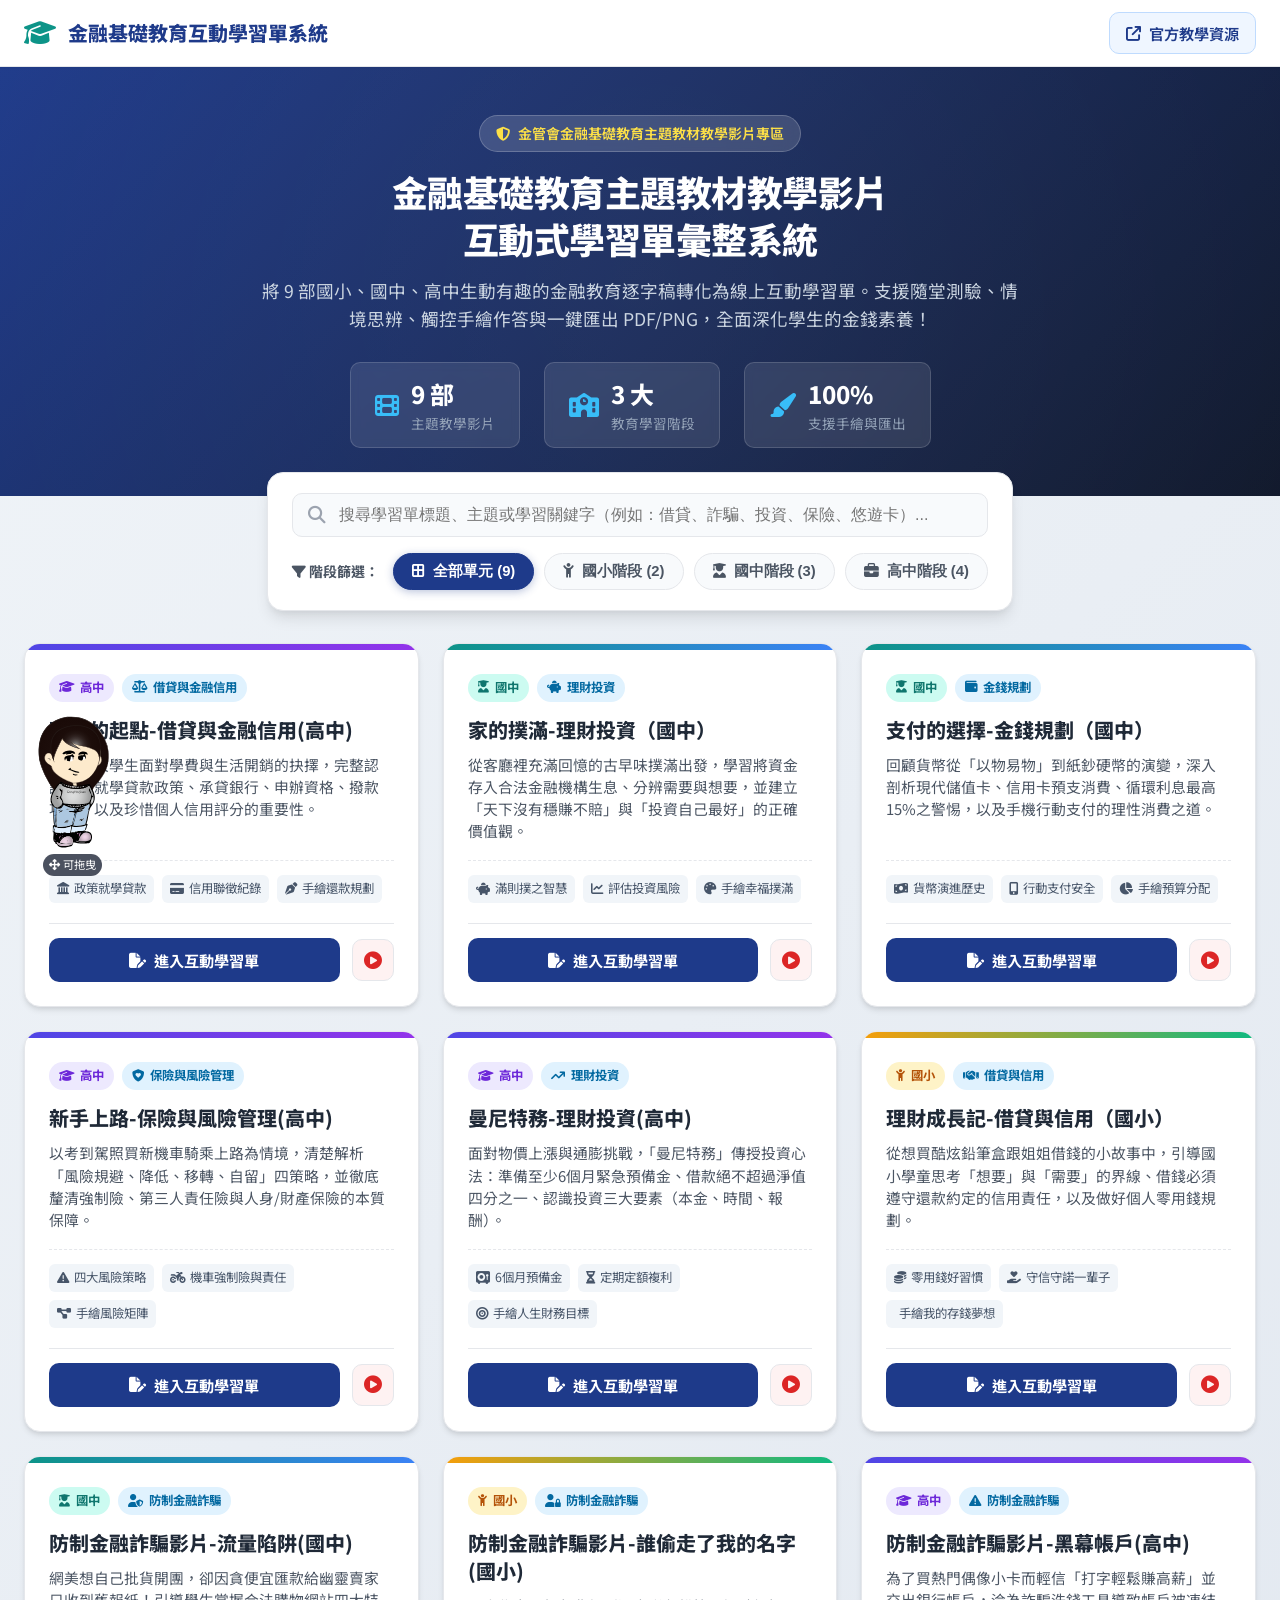
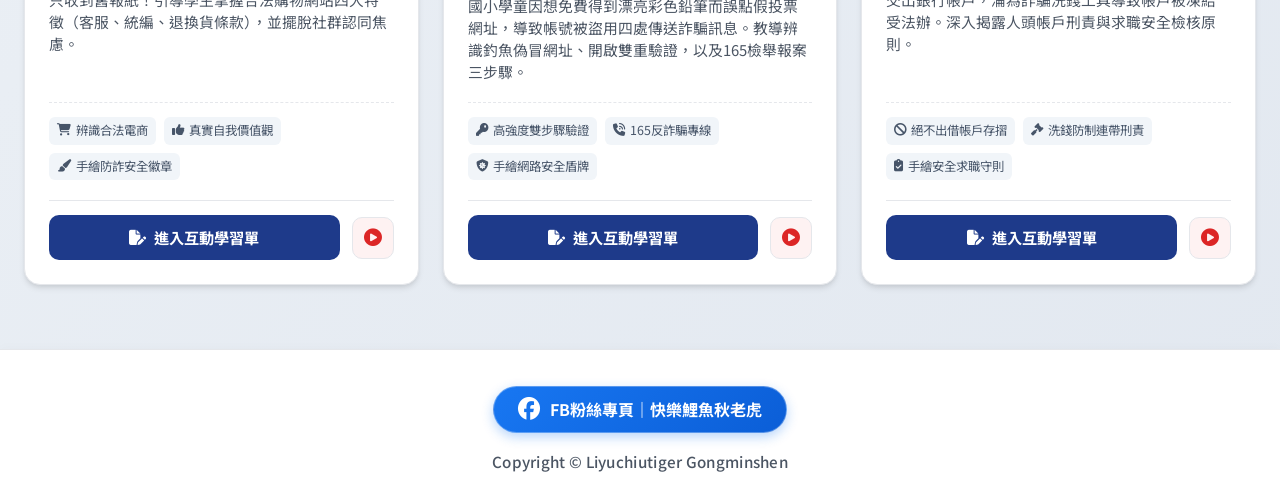
==== index.html @ df738726 "Initial commit" ====
<!DOCTYPE html>
<html lang="zh-TW">
<head>
  <meta charset="UTF-8">
  <meta name="viewport" content="width=device-width, initial-scale=1.0">
  <title>金融基礎教育主題教材教學影片互動式學習單彙整系統</title>
  
  <!-- Font Awesome 6 (Strictly used for all icons) -->
  <link rel="stylesheet" href="https://cdnjs.cloudflare.com/ajax/libs/font-awesome/6.5.1/css/all.min.css" crossorigin="anonymous" referrerpolicy="no-referrer" />
  <!-- Google Fonts: Noto Sans TC -->
  <link rel="preconnect" href="https://fonts.googleapis.com">
  <link rel="preconnect" href="https://fonts.gstatic.com" crossorigin>
  <link href="https://fonts.googleapis.com/css2?family=Noto+Sans+TC:wght@400;500;600;700;800&display=swap" rel="stylesheet">
  
  <!-- Site Stylesheet -->
  <link rel="stylesheet" href="css/style.css">
</head>
<body>

  <!-- Top Navigation Header -->
  <header class="site-header">
    <div class="header-container">
      <a href="index.html" class="brand-logo">
        <i class="fa-solid fa-graduation-cap"></i>
        <span>金融基礎教育互動學習單系統</span>
      </a>
      <nav class="header-nav">
        <a href="https://rm.ib.gov.tw/pages/FKLearning_new.aspx" target="_blank" rel="noopener noreferrer" class="nav-link-btn" title="前往金管會保險局官方資源專區">
          <i class="fa-solid fa-arrow-up-right-from-square"></i>
          <span>官方教學資源</span>
        </a>
      </nav>
    </div>
  </header>

  <!-- Hero Section -->
  <section class="hero-section">
    <div class="hero-container">
      <div class="hero-badge">
        <i class="fa-solid fa-shield-halved"></i>
        金管會金融基礎教育主題教材教學影片專區
      </div>
      <h1 class="hero-title">金融基礎教育主題教材教學影片<br>互動式學習單彙整系統</h1>
      <p class="hero-desc">
        將 9 部國小、國中、高中生動有趣的金融教育逐字稿轉化為線上互動學習單。支援隨堂測驗、情境思辨、觸控手繪作答與一鍵匯出 PDF/PNG，全面深化學生的金錢素養！
      </p>

      <!-- Stats Bar -->
      <div class="stats-bar">
        <div class="stat-item">
          <i class="fa-solid fa-film"></i>
          <div style="text-align: left;">
            <div class="stat-number">9 部</div>
            <div class="stat-label">主題教學影片</div>
          </div>
        </div>
        <div class="stat-item">
          <i class="fa-solid fa-school"></i>
          <div style="text-align: left;">
            <div class="stat-number">3 大</div>
            <div class="stat-label">教育學習階段</div>
          </div>
        </div>
        <div class="stat-item">
          <i class="fa-solid fa-paintbrush"></i>
          <div style="text-align: left;">
            <div class="stat-number">100%</div>
            <div class="stat-label">支援手繪與匯出</div>
          </div>
        </div>
      </div>
    </div>
  </section>

  <!-- Filter & Search Controls -->
  <div class="controls-container">
    <div class="filter-card">
      <div class="search-box">
        <i class="fa-solid fa-magnifying-glass"></i>
        <input type="text" id="searchInput" class="search-input" placeholder="搜尋學習單標題、主題或學習關鍵字（例如：借貸、詐騙、投資、保險、悠遊卡）..." autocomplete="off">
      </div>
      <div class="filter-tabs">
        <span style="font-size: 0.875rem; font-weight: 700; color: var(--medium-text); margin-right: 4px;">
          <i class="fa-solid fa-filter"></i> 階段篩選：
        </span>
        <button class="filter-btn active" data-filter="all">
          <i class="fa-solid fa-border-all"></i> 全部單元 (9)
        </button>
        <button class="filter-btn" data-filter="elementary">
          <i class="fa-solid fa-child-reaching"></i> 國小階段 (2)
        </button>
        <button class="filter-btn" data-filter="junior">
          <i class="fa-solid fa-user-graduate"></i> 國中階段 (3)
        </button>
        <button class="filter-btn" data-filter="senior">
          <i class="fa-solid fa-briefcase"></i> 高中階段 (4)
        </button>
      </div>
    </div>
  </div>

  <!-- Main Content Cards Grid -->
  <main class="main-content">
    <div class="worksheet-grid" id="worksheetGrid">

      <!-- Card 1: 夢想的起點-借貸與金融信用(高中) -->
      <div class="worksheet-card" data-stage="senior" data-keywords="夢想的起點 借貸 金融信用 高中 就學貸款 臺灣銀行 富邦銀行 信用評分 聯徵中心 還款能力">
        <div class="card-top-bar senior"></div>
        <div class="card-body">
          <div class="card-meta">
            <span class="badge badge-senior"><i class="fa-solid fa-graduation-cap"></i> 高中</span>
            <span class="badge badge-topic"><i class="fa-solid fa-scale-balanced"></i> 借貸與金融信用</span>
          </div>
          <h2 class="card-title">
            <a href="夢想的起點-借貸與金融信用(高中).html">夢想的起點-借貸與金融信用(高中)</a>
          </h2>
          <p class="card-desc">
            探討準大學生面對學費與生活開銷的抉擇，完整認識政府就學貸款政策、承貸銀行、申辦資格、撥款項目，以及珍惜個人信用評分的重要性。
          </p>
          <div class="card-features">
            <span class="feature-pill"><i class="fa-solid fa-landmark"></i> 政策就學貸款</span>
            <span class="feature-pill"><i class="fa-solid fa-credit-card"></i> 信用聯徵紀錄</span>
            <span class="feature-pill"><i class="fa-solid fa-pen-nib"></i> 手繪還款規劃</span>
          </div>
          <div class="card-footer">
            <a href="夢想的起點-借貸與金融信用(高中).html" class="btn-open-sheet">
              <i class="fa-solid fa-file-pen"></i> 進入互動學習單
            </a>
            <a href="https://rm.ib.gov.tw/pages/FKLearning_new.aspx?Dir=010260300000000000&type=Doc&PKID=68ff40b9-7b0c-4beb-a928-8407f65f2f2b" target="_blank" rel="noopener noreferrer" class="btn-video-link" title="觀看官方教學影片">
              <i class="fa-solid fa-circle-play"></i>
            </a>
          </div>
        </div>
      </div>

      <!-- Card 2: 家的撲滿-理財投資（國中） -->
      <div class="worksheet-card" data-stage="junior" data-keywords="家的撲滿 理財投資 國中 撲滿 儲蓄 投資自己 穩賺不賠 股票 風險評分 記帳">
        <div class="card-top-bar junior"></div>
        <div class="card-body">
          <div class="card-meta">
            <span class="badge badge-junior"><i class="fa-solid fa-user-graduate"></i> 國中</span>
            <span class="badge badge-topic"><i class="fa-solid fa-piggy-bank"></i> 理財投資</span>
          </div>
          <h2 class="card-title">
            <a href="家的撲滿-理財投資（國中）.html">家的撲滿-理財投資（國中）</a>
          </h2>
          <p class="card-desc">
            從客廳裡充滿回憶的古早味撲滿出發，學習將資金存入合法金融機構生息、分辨需要與想要，並建立「天下沒有穩賺不賠」與「投資自己最好」的正確價值觀。
          </p>
          <div class="card-features">
            <span class="feature-pill"><i class="fa-solid fa-piggy-bank"></i> 滿則撲之智慧</span>
            <span class="feature-pill"><i class="fa-solid fa-chart-line"></i> 評估投資風險</span>
            <span class="feature-pill"><i class="fa-solid fa-palette"></i> 手繪幸福撲滿</span>
          </div>
          <div class="card-footer">
            <a href="家的撲滿-理財投資（國中）.html" class="btn-open-sheet">
              <i class="fa-solid fa-file-pen"></i> 進入互動學習單
            </a>
            <a href="https://rm.ib.gov.tw/pages/FKLearning_new.aspx?Dir=010260200000000000&type=Doc&PKID=12016b40-13f9-4b82-9ba7-cb2b57ffe120" target="_blank" rel="noopener noreferrer" class="btn-video-link" title="觀看官方教學影片">
              <i class="fa-solid fa-circle-play"></i>
            </a>
          </div>
        </div>
      </div>

      <!-- Card 3: 支付的選擇-金錢規劃（國中） -->
      <div class="worksheet-card" data-stage="junior" data-keywords="支付的選擇 金錢規劃 國中 悠遊卡 信用卡 行動支付 LINE Pay 循環利息 預算規劃">
        <div class="card-top-bar junior"></div>
        <div class="card-body">
          <div class="card-meta">
            <span class="badge badge-junior"><i class="fa-solid fa-user-graduate"></i> 國中</span>
            <span class="badge badge-topic"><i class="fa-solid fa-wallet"></i> 金錢規劃</span>
          </div>
          <h2 class="card-title">
            <a href="支付的選擇-金錢規劃（國中）.html">支付的選擇-金錢規劃（國中）</a>
          </h2>
          <p class="card-desc">
            回顧貨幣從「以物易物」到紙鈔硬幣的演變，深入剖析現代儲值卡、信用卡預支消費、循環利息最高15%之警惕，以及手機行動支付的理性消費之道。
          </p>
          <div class="card-features">
            <span class="feature-pill"><i class="fa-solid fa-money-bill-wave"></i> 貨幣演進歷史</span>
            <span class="feature-pill"><i class="fa-solid fa-mobile-screen-button"></i> 行動支付安全</span>
            <span class="feature-pill"><i class="fa-solid fa-chart-pie"></i> 手繪預算分配</span>
          </div>
          <div class="card-footer">
            <a href="支付的選擇-金錢規劃（國中）.html" class="btn-open-sheet">
              <i class="fa-solid fa-file-pen"></i> 進入互動學習單
            </a>
            <a href="https://rm.ib.gov.tw/pages/FKLearning_new.aspx?Dir=010260200000000000&type=Doc&PKID=6a5e52b0-3602-431b-a3e6-e09cbd0a2608" target="_blank" rel="noopener noreferrer" class="btn-video-link" title="觀看官方教學影片">
              <i class="fa-solid fa-circle-play"></i>
            </a>
          </div>
        </div>
      </div>

      <!-- Card 4: 新手上路-保險與風險管理(高中) -->
      <div class="worksheet-card" data-stage="senior" data-keywords="新手上路 保險與風險管理 高中 機車 安全帽 強制責任險 第三人責任險 人身保險 財產保險 風險移轉">
        <div class="card-top-bar senior"></div>
        <div class="card-body">
          <div class="card-meta">
            <span class="badge badge-senior"><i class="fa-solid fa-graduation-cap"></i> 高中</span>
            <span class="badge badge-topic"><i class="fa-solid fa-shield-heart"></i> 保險與風險管理</span>
          </div>
          <h2 class="card-title">
            <a href="新手上路-保險與風險管理(高中).html">新手上路-保險與風險管理(高中)</a>
          </h2>
          <p class="card-desc">
            以考到駕照買新機車騎乘上路為情境，清楚解析「風險規避、降低、移轉、自留」四策略，並徹底釐清強制險、第三人責任險與人身/財產保險的本質保障。
          </p>
          <div class="card-features">
            <span class="feature-pill"><i class="fa-solid fa-triangle-exclamation"></i> 四大風險策略</span>
            <span class="feature-pill"><i class="fa-solid fa-motorcycle"></i> 機車強制險與責任</span>
            <span class="feature-pill"><i class="fa-solid fa-diagram-project"></i> 手繪風險矩陣</span>
          </div>
          <div class="card-footer">
            <a href="新手上路-保險與風險管理(高中).html" class="btn-open-sheet">
              <i class="fa-solid fa-file-pen"></i> 進入互動學習單
            </a>
            <a href="https://rm.ib.gov.tw/pages/FKLearning_new.aspx?Dir=010260300000000000&type=Doc&PKID=6bc72df6-40b5-4b7a-9bd0-12fd7cf6d7a2" target="_blank" rel="noopener noreferrer" class="btn-video-link" title="觀看官方教學影片">
              <i class="fa-solid fa-circle-play"></i>
            </a>
          </div>
        </div>
      </div>

      <!-- Card 5: 曼尼特務-理財投資(高中) -->
      <div class="worksheet-card" data-stage="senior" data-keywords="曼尼特務 理財投資 高中 通貨膨脹 緊急預備金 巴菲特 借款投資 定期定額 本金時間報酬">
        <div class="card-top-bar senior"></div>
        <div class="card-body">
          <div class="card-meta">
            <span class="badge badge-senior"><i class="fa-solid fa-graduation-cap"></i> 高中</span>
            <span class="badge badge-topic"><i class="fa-solid fa-arrow-trend-up"></i> 理財投資</span>
          </div>
          <h2 class="card-title">
            <a href="曼尼特務-理財投資(高中).html">曼尼特務-理財投資(高中)</a>
          </h2>
          <p class="card-desc">
            面對物價上漲與通膨挑戰，「曼尼特務」傳授投資心法：準備至少6個月緊急預備金、借款絕不超過淨值四分之一、認識投資三大要素（本金、時間、報酬）。
          </p>
          <div class="card-features">
            <span class="feature-pill"><i class="fa-solid fa-vault"></i> 6個月預備金</span>
            <span class="feature-pill"><i class="fa-solid fa-hourglass-half"></i> 定期定額複利</span>
            <span class="feature-pill"><i class="fa-solid fa-bullseye"></i> 手繪人生財務目標</span>
          </div>
          <div class="card-footer">
            <a href="曼尼特務-理財投資(高中).html" class="btn-open-sheet">
              <i class="fa-solid fa-file-pen"></i> 進入互動學習單
            </a>
            <a href="https://rm.ib.gov.tw/pages/FKLearning_new.aspx?Dir=010260300000000000&type=Doc&PKID=3469ed77-d58e-40c3-9f34-cae18903549f" target="_blank" rel="noopener noreferrer" class="btn-video-link" title="觀看官方教學影片">
              <i class="fa-solid fa-circle-play"></i>
            </a>
          </div>
        </div>
      </div>

      <!-- Card 6: 理財成長記-借貸與信用（國小） -->
      <div class="worksheet-card" data-stage="elementary" data-keywords="理財成長記 借貸與信用 國小 零用錢 想要需要 借錢 信用 守諾 鉛筆盒 螢光筆">
        <div class="card-top-bar elementary"></div>
        <div class="card-body">
          <div class="card-meta">
            <span class="badge badge-elementary"><i class="fa-solid fa-child-reaching"></i> 國小</span>
            <span class="badge badge-topic"><i class="fa-solid fa-handshake"></i> 借貸與信用</span>
          </div>
          <h2 class="card-title">
            <a href="理財成長記-借貸與信用（國小）.html">理財成長記-借貸與信用（國小）</a>
          </h2>
          <p class="card-desc">
            從想買酷炫鉛筆盒跟姐姐借錢的小故事中，引導國小學童思考「想要」與「需要」的界線、借錢必須遵守還款約定的信用責任，以及做好個人零用錢規劃。
          </p>
          <div class="card-features">
            <span class="feature-pill"><i class="fa-solid fa-coins"></i> 零用錢好習慣</span>
            <span class="feature-pill"><i class="fa-solid fa-hand-holding-heart"></i> 守信守諾一輩子</span>
            <span class="feature-pill"><i class="fa-solid fa-pen-brush"></i> 手繪我的存錢夢想</span>
          </div>
          <div class="card-footer">
            <a href="理財成長記-借貸與信用（國小）.html" class="btn-open-sheet">
              <i class="fa-solid fa-file-pen"></i> 進入互動學習單
            </a>
            <a href="https://rm.ib.gov.tw/pages/FKLearning_new.aspx?Dir=010260100000000000&type=Doc&PKID=5e4df4eb-eeb0-4193-9ddf-caba06472600" target="_blank" rel="noopener noreferrer" class="btn-video-link" title="觀看官方教學影片">
              <i class="fa-solid fa-circle-play"></i>
            </a>
          </div>
        </div>
      </div>

      <!-- Card 7: 防制金融詐騙影片-流量陷阱(國中) -->
      <div class="worksheet-card" data-stage="junior" data-keywords="流量陷阱 防制金融詐騙 國中 網紅 直播 開團 假批貨 匯款 報紙 統編 查證">
        <div class="card-top-bar junior"></div>
        <div class="card-body">
          <div class="card-meta">
            <span class="badge badge-junior"><i class="fa-solid fa-user-graduate"></i> 國中</span>
            <span class="badge badge-topic"><i class="fa-solid fa-user-shield"></i> 防制金融詐騙</span>
          </div>
          <h2 class="card-title">
            <a href="防制金融詐騙影片-流量陷阱(國中).html">防制金融詐騙影片-流量陷阱(國中)</a>
          </h2>
          <p class="card-desc">
            網美想自己批貨開團，卻因貪便宜匯款給幽靈賣家只收到舊報紙！引導學生掌握合法購物網站四大特徵（客服、統編、退換貨條款），並擺脫社群認同焦慮。
          </p>
          <div class="card-features">
            <span class="feature-pill"><i class="fa-solid fa-cart-shopping"></i> 辨識合法電商</span>
            <span class="feature-pill"><i class="fa-solid fa-thumbs-up"></i> 真實自我價值觀</span>
            <span class="feature-pill"><i class="fa-solid fa-paintbrush"></i> 手繪防詐安全徽章</span>
          </div>
          <div class="card-footer">
            <a href="防制金融詐騙影片-流量陷阱(國中).html" class="btn-open-sheet">
              <i class="fa-solid fa-file-pen"></i> 進入互動學習單
            </a>
            <a href="https://rm.ib.gov.tw/pages/FKLearning_new.aspx?Dir=010280101000000000&type=Doc&PKID=4580d761-6a4d-46e6-a517-3f892a940cf7" target="_blank" rel="noopener noreferrer" class="btn-video-link" title="觀看官方教學影片">
              <i class="fa-solid fa-circle-play"></i>
            </a>
          </div>
        </div>
      </div>

      <!-- Card 8: 防制金融詐騙影片-誰偷走了我的名字(國小) -->
      <div class="worksheet-card" data-stage="elementary" data-keywords="誰偷走了我的名字 防制金融詐騙 國小 彩色鉛筆 釣魚連結 帳號被盜 兩步驟驗證 165反詐騙">
        <div class="card-top-bar elementary"></div>
        <div class="card-body">
          <div class="card-meta">
            <span class="badge badge-elementary"><i class="fa-solid fa-child-reaching"></i> 國小</span>
            <span class="badge badge-topic"><i class="fa-solid fa-user-lock"></i> 防制金融詐騙</span>
          </div>
          <h2 class="card-title">
            <a href="防制金融詐騙影片-誰偷走了我的名字(國小).html">防制金融詐騙影片-誰偷走了我的名字(國小)</a>
          </h2>
          <p class="card-desc">
            國小學童因想免費得到漂亮彩色鉛筆而誤點假投票網址，導致帳號被盜用四處傳送詐騙訊息。教導辨識釣魚偽冒網址、開啟雙重驗證，以及165檢舉報案三步驟。
          </p>
          <div class="card-features">
            <span class="feature-pill"><i class="fa-solid fa-key"></i> 高強度雙步驟驗證</span>
            <span class="feature-pill"><i class="fa-solid fa-phone-volume"></i> 165反詐騙專線</span>
            <span class="feature-pill"><i class="fa-solid fa-shield-virus"></i> 手繪網路安全盾牌</span>
          </div>
          <div class="card-footer">
            <a href="防制金融詐騙影片-誰偷走了我的名字(國小).html" class="btn-open-sheet">
              <i class="fa-solid fa-file-pen"></i> 進入互動學習單
            </a>
            <a href="https://rm.ib.gov.tw/pages/FKLearning_new.aspx?Dir=010280101000000000&type=Doc&PKID=4580d761-6a4d-46e6-a517-3f892a940cf7" target="_blank" rel="noopener noreferrer" class="btn-video-link" title="觀看官方教學影片">
              <i class="fa-solid fa-circle-play"></i>
            </a>
          </div>
        </div>
      </div>

      <!-- Card 9: 防制金融詐騙影片-黑幕帳戶(高中) -->
      <div class="worksheet-card" data-stage="senior" data-keywords="黑幕帳戶 防制金融詐騙 高中 人頭帳戶 洗錢防制法 打字兼職 警示帳戶 帳戶凍結 求職三備七不">
        <div class="card-top-bar senior"></div>
        <div class="card-body">
          <div class="card-meta">
            <span class="badge badge-senior"><i class="fa-solid fa-graduation-cap"></i> 高中</span>
            <span class="badge badge-topic"><i class="fa-solid fa-triangle-exclamation"></i> 防制金融詐騙</span>
          </div>
          <h2 class="card-title">
            <a href="防制金融詐騙影片-黑幕帳戶(高中).html">防制金融詐騙影片-黑幕帳戶(高中)</a>
          </h2>
          <p class="card-desc">
            為了買熱門偶像小卡而輕信「打字輕鬆賺高薪」並交出銀行帳戶，淪為詐騙洗錢工具導致帳戶被凍結受法辦。深入揭露人頭帳戶刑責與求職安全檢核原則。
          </p>
          <div class="card-features">
            <span class="feature-pill"><i class="fa-solid fa-ban"></i> 絕不出借帳戶存摺</span>
            <span class="feature-pill"><i class="fa-solid fa-gavel"></i> 洗錢防制連帶刑責</span>
            <span class="feature-pill"><i class="fa-solid fa-clipboard-check"></i> 手繪安全求職守則</span>
          </div>
          <div class="card-footer">
            <a href="防制金融詐騙影片-黑幕帳戶(高中).html" class="btn-open-sheet">
              <i class="fa-solid fa-file-pen"></i> 進入互動學習單
            </a>
            <a href="https://rm.ib.gov.tw/pages/FKLearning_new.aspx?Dir=010280103000000000&type=Doc&PKID=b478c9f3-56ec-407d-9319-58309c3700c2" target="_blank" rel="noopener noreferrer" class="btn-video-link" title="觀看官方教學影片">
              <i class="fa-solid fa-circle-play"></i>
            </a>
          </div>
        </div>
      </div>

    </div>

    <!-- Empty Search State -->
    <div class="empty-state" id="emptyState" style="display: none;">
      <i class="fa-solid fa-folder-open"></i>
      <h3>找不到符合條件的學習單</h3>
      <p>請嘗試調整搜尋關鍵字，或切換其他學習階段分類！</p>
    </div>
  </main>

  <!-- Site Footer -->
  <footer class="site-footer">
    <div class="footer-container">
      <!-- FB Fan Page Button (Right above Copyright) -->
      <a href="https://www.facebook.com/happyliyuchilltiger/" target="_blank" rel="noopener noreferrer" class="fb-fanpage-btn" title="前往 快樂鯉魚秋老虎 Facebook 粉絲專頁">
        <i class="fa-brands fa-facebook"></i>
        <span>FB粉絲專頁｜快樂鯉魚秋老虎</span>
      </a>

      <!-- Copyright Statement -->
      <p class="copyright-text">Copyright © Liyuchiutiger Gongminshen</p>
    </div>
  </footer>

  <!-- Floating Draggable Mascot -->
  <div id="liyuChillGuyMascot" class="mascot-container" role="region" aria-label="鯉魚秋老虎吉祥物">
    <div class="mascot-image-wrapper">
      <img src="image/LiyuChillGuy.svg" alt="吉祥物 快樂鯉魚秋老虎" class="mascot-img" draggable="false" />
    </div>
    <div class="mascot-drag-hint">
      <i class="fa-solid fa-up-down-left-right"></i> 可拖曳
    </div>
  </div>

  <!-- Scripts -->
  <script src="js/mascot.js"></script>
  <script>
    // Search & Filter functionality
    document.addEventListener('DOMContentLoaded', () => {
      const searchInput = document.getElementById('searchInput');
      const filterBtns = document.querySelectorAll('.filter-btn');
      const cards = document.querySelectorAll('.worksheet-card');
      const emptyState = document.getElementById('emptyState');

      let currentStage = 'all';

      function filterCards() {
        const query = (searchInput.value || '').trim().toLowerCase();
        let visibleCount = 0;

        cards.forEach(card => {
          const stage = card.dataset.stage;
          const keywords = (card.dataset.keywords || '').toLowerCase();
          const title = (card.querySelector('.card-title')?.textContent || '').toLowerCase();
          const desc = (card.querySelector('.card-desc')?.textContent || '').toLowerCase();

          const matchesStage = (currentStage === 'all' || stage === currentStage);
          const matchesQuery = (!query || keywords.includes(query) || title.includes(query) || desc.includes(query));

          if (matchesStage && matchesQuery) {
            card.style.display = 'flex';
            visibleCount++;
          } else {
            card.style.display = 'none';
          }
        });

        emptyState.style.display = visibleCount === 0 ? 'block' : 'none';
      }

      searchInput.addEventListener('input', filterCards);

      filterBtns.forEach(btn => {
        btn.addEventListener('click', () => {
          filterBtns.forEach(b => b.classList.remove('active'));
          btn.classList.add('active');
          currentStage = btn.dataset.filter;
          filterCards();
        });
      });
    });
  </script>
</body>
</html>
---- css/style.css ----
/* ==========================================================================
   金融基礎教育主題教材教學影片互動式學習單彙整系統
   Global Stylesheet (style.css)
   ========================================================================== */

:root {
  --primary-color: #1e3a8a;
  --primary-hover: #1d4ed8;
  --primary-light: #eff6ff;
  --secondary-color: #0d9488;
  --secondary-hover: #0f766e;
  --accent-color: #f59e0b;
  --danger-color: #ef4444;
  --success-color: #10b981;
  --dark-text: #1f2937;
  --medium-text: #4b5563;
  --light-text: #9ca3af;
  --bg-gradient: linear-gradient(135deg, #f0f4f8 0%, #e2e8f0 100%);
  --card-bg: #ffffff;
  --border-color: #e5e7eb;
  --shadow-sm: 0 1px 2px 0 rgba(0, 0, 0, 0.05);
  --shadow-md: 0 4px 6px -1px rgba(0, 0, 0, 0.1), 0 2px 4px -1px rgba(0, 0, 0, 0.06);
  --shadow-lg: 0 10px 15px -3px rgba(0, 0, 0, 0.1), 0 4px 6px -2px rgba(0, 0, 0, 0.05);
  --shadow-xl: 0 20px 25px -5px rgba(0, 0, 0, 0.1), 0 10px 10px -5px rgba(0, 0, 0, 0.04);
  --radius-sm: 6px;
  --radius-md: 10px;
  --radius-lg: 16px;
  --radius-full: 9999px;
  --font-family: 'Noto Sans TC', system-ui, -apple-system, BlinkMacSystemFont, "Segoe UI", Roboto, "Helvetica Neue", Arial, sans-serif;
}

* {
  box-sizing: border-box;
  margin: 0;
  padding: 0;
}

body {
  font-family: var(--font-family);
  background: var(--bg-gradient);
  color: var(--dark-text);
  line-height: 1.6;
  min-height: 100vh;
  display: flex;
  flex-direction: column;
  overflow-x: hidden;
  position: relative;
}

a {
  text-decoration: none;
  color: inherit;
  transition: all 0.2s ease;
}

/* ==========================================================================
   Header & Navbar
   ========================================================================== */
.site-header {
  background: #ffffff;
  box-shadow: var(--shadow-sm);
  position: sticky;
  top: 0;
  z-index: 1000;
  border-bottom: 1px solid var(--border-color);
}

.header-container {
  max-width: 1280px;
  margin: 0 auto;
  padding: 12px 24px;
  display: flex;
  align-items: center;
  justify-content: space-between;
  gap: 16px;
}

.brand-logo {
  display: flex;
  align-items: center;
  gap: 12px;
  font-size: 1.25rem;
  font-weight: 800;
  color: var(--primary-color);
}

.brand-logo i {
  font-size: 1.6rem;
  color: var(--secondary-color);
}

.header-nav {
  display: flex;
  align-items: center;
  gap: 12px;
}

.nav-link-btn {
  display: inline-flex;
  align-items: center;
  gap: 8px;
  padding: 8px 16px;
  font-size: 0.95rem;
  font-weight: 600;
  color: var(--primary-color);
  background: var(--primary-light);
  border-radius: var(--radius-md);
  border: 1px solid #bfdbfe;
  transition: all 0.25s ease;
}

.nav-link-btn:hover {
  background: var(--primary-color);
  color: #ffffff;
  transform: translateY(-1px);
  box-shadow: var(--shadow-md);
}

/* ==========================================================================
   Hero Section (Index)
   ========================================================================== */
.hero-section {
  background: linear-gradient(135deg, #1e3a8a 0%, #0f172a 100%);
  color: #ffffff;
  padding: 48px 24px;
  text-align: center;
  position: relative;
  overflow: hidden;
}

.hero-section::before {
  content: '';
  position: absolute;
  top: -50%;
  left: -50%;
  width: 200%;
  height: 200%;
  background: radial-gradient(circle, rgba(255, 255, 255, 0.05) 0%, transparent 70%);
  pointer-events: none;
}

.hero-container {
  max-width: 960px;
  margin: 0 auto;
  position: relative;
  z-index: 1;
}

.hero-badge {
  display: inline-flex;
  align-items: center;
  gap: 8px;
  background: rgba(255, 255, 255, 0.15);
  backdrop-filter: blur(8px);
  padding: 6px 16px;
  border-radius: var(--radius-full);
  font-size: 0.875rem;
  font-weight: 600;
  margin-bottom: 16px;
  color: #fde047;
  border: 1px solid rgba(255, 255, 255, 0.2);
}

.hero-title {
  font-size: 2.25rem;
  font-weight: 800;
  letter-spacing: -0.5px;
  margin-bottom: 16px;
  line-height: 1.3;
}

.hero-desc {
  font-size: 1.1rem;
  color: #cbd5e1;
  max-width: 760px;
  margin: 0 auto 28px;
}

.stats-bar {
  display: flex;
  justify-content: center;
  gap: 24px;
  flex-wrap: wrap;
}

.stat-item {
  background: rgba(255, 255, 255, 0.1);
  padding: 12px 24px;
  border-radius: var(--radius-md);
  backdrop-filter: blur(4px);
  border: 1px solid rgba(255, 255, 255, 0.15);
  display: flex;
  align-items: center;
  gap: 12px;
}

.stat-item i {
  font-size: 1.5rem;
  color: #38bdf8;
}

.stat-number {
  font-size: 1.5rem;
  font-weight: 800;
  color: #ffffff;
}

.stat-label {
  font-size: 0.85rem;
  color: #94a3b8;
}

/* ==========================================================================
   Filter & Controls
   ========================================================================== */
.controls-container {
  max-width: 1280px;
  margin: -24px auto 32px;
  padding: 0 24px;
  position: relative;
  z-index: 10;
}

.filter-card {
  background: #ffffff;
  border-radius: var(--radius-lg);
  box-shadow: var(--shadow-lg);
  padding: 20px 24px;
  display: flex;
  flex-direction: column;
  gap: 16px;
  border: 1px solid var(--border-color);
}

.search-box {
  position: relative;
  width: 100%;
}

.search-box i {
  position: absolute;
  left: 16px;
  top: 50%;
  transform: translateY(-50%);
  color: var(--light-text);
  font-size: 1.1rem;
}

.search-input {
  width: 100%;
  padding: 12px 16px 12px 46px;
  border-radius: var(--radius-md);
  border: 1px solid var(--border-color);
  font-size: 1rem;
  outline: none;
  transition: all 0.2s;
  background: #f8fafc;
}

.search-input:focus {
  border-color: var(--primary-color);
  background: #ffffff;
  box-shadow: 0 0 0 3px rgba(30, 58, 138, 0.15);
}

.filter-tabs {
  display: flex;
  align-items: center;
  gap: 10px;
  flex-wrap: wrap;
}

.filter-btn {
  border: 1px solid var(--border-color);
  background: #f8fafc;
  color: var(--medium-text);
  padding: 8px 18px;
  border-radius: var(--radius-full);
  font-size: 0.925rem;
  font-weight: 600;
  cursor: pointer;
  display: inline-flex;
  align-items: center;
  gap: 8px;
  transition: all 0.2s ease;
}

.filter-btn:hover {
  background: #e2e8f0;
  color: var(--dark-text);
}

.filter-btn.active {
  background: var(--primary-color);
  color: #ffffff;
  border-color: var(--primary-color);
  box-shadow: 0 2px 8px rgba(30, 58, 138, 0.3);
}

/* ==========================================================================
   Card Grid (Worksheets Index)
   ========================================================================== */
.main-content {
  flex: 1;
  max-width: 1280px;
  margin: 0 auto;
  padding: 0 24px 64px;
  width: 100%;
}

.worksheet-grid {
  display: grid;
  grid-template-columns: repeat(auto-fill, minmax(360px, 1fr));
  gap: 24px;
}

.worksheet-card {
  background: var(--card-bg);
  border-radius: var(--radius-lg);
  box-shadow: var(--shadow-md);
  border: 1px solid var(--border-color);
  overflow: hidden;
  display: flex;
  flex-direction: column;
  transition: all 0.3s ease;
  position: relative;
}

.worksheet-card:hover {
  transform: translateY(-6px);
  box-shadow: var(--shadow-xl);
  border-color: #93c5fd;
}

.card-top-bar {
  height: 6px;
  background: linear-gradient(90deg, #1e3a8a, #0d9488);
}

.card-top-bar.elementary {
  background: linear-gradient(90deg, #f59e0b, #10b981);
}

.card-top-bar.junior {
  background: linear-gradient(90deg, #0d9488, #3b82f6);
}

.card-top-bar.senior {
  background: linear-gradient(90deg, #4f46e5, #9333ea);
}

.card-body {
  padding: 24px;
  display: flex;
  flex-direction: column;
  flex: 1;
}

.card-meta {
  display: flex;
  align-items: center;
  gap: 8px;
  margin-bottom: 14px;
  flex-wrap: wrap;
}

.badge {
  display: inline-flex;
  align-items: center;
  gap: 6px;
  padding: 4px 10px;
  border-radius: var(--radius-full);
  font-size: 0.775rem;
  font-weight: 700;
}

.badge-elementary {
  background: #fef3c7;
  color: #b45309;
}

.badge-junior {
  background: #ccfbf1;
  color: #0f766e;
}

.badge-senior {
  background: #ede9fe;
  color: #6d28d9;
}

.badge-topic {
  background: #e0f2fe;
  color: #0369a1;
}

.card-title {
  font-size: 1.25rem;
  font-weight: 800;
  color: var(--dark-text);
  margin-bottom: 10px;
  line-height: 1.4;
}

.card-title a {
  color: inherit;
}

.card-title a:hover {
  color: var(--primary-color);
}

.card-desc {
  font-size: 0.925rem;
  color: var(--medium-text);
  margin-bottom: 18px;
  flex: 1;
  line-height: 1.5;
}

.card-features {
  display: flex;
  flex-wrap: wrap;
  gap: 8px;
  margin-bottom: 20px;
  padding-top: 14px;
  border-top: 1px dashed var(--border-color);
}

.feature-pill {
  font-size: 0.775rem;
  color: #475569;
  background: #f1f5f9;
  padding: 4px 8px;
  border-radius: var(--radius-sm);
  display: inline-flex;
  align-items: center;
  gap: 5px;
}

.card-footer {
  display: flex;
  align-items: center;
  justify-content: space-between;
  gap: 12px;
  padding-top: 14px;
  border-top: 1px solid var(--border-color);
}

.btn-open-sheet {
  flex: 1;
  display: inline-flex;
  align-items: center;
  justify-content: center;
  gap: 8px;
  background: var(--primary-color);
  color: #ffffff;
  padding: 10px 16px;
  border-radius: var(--radius-md);
  font-weight: 700;
  font-size: 0.95rem;
  transition: all 0.2s;
}

.btn-open-sheet:hover {
  background: var(--primary-hover);
  box-shadow: var(--shadow-md);
}

.btn-video-link {
  display: inline-flex;
  align-items: center;
  justify-content: center;
  width: 42px;
  height: 42px;
  border-radius: var(--radius-md);
  border: 1px solid var(--border-color);
  color: #dc2626;
  background: #fef2f2;
  font-size: 1.1rem;
  transition: all 0.2s;
}

.btn-video-link:hover {
  background: #dc2626;
  color: #ffffff;
  border-color: #dc2626;
}

/* Empty search state */
.empty-state {
  grid-column: 1 / -1;
  text-align: center;
  padding: 64px 24px;
  background: #ffffff;
  border-radius: var(--radius-lg);
  border: 1px dashed var(--border-color);
}

.empty-state i {
  font-size: 3rem;
  color: var(--light-text);
  margin-bottom: 16px;
}

.empty-state h3 {
  font-size: 1.25rem;
  margin-bottom: 8px;
  color: var(--dark-text);
}

.empty-state p {
  color: var(--medium-text);
}

/* ==========================================================================
   Footer Section
   ========================================================================== */
.site-footer {
  background: #ffffff;
  border-top: 1px solid var(--border-color);
  padding: 36px 24px 28px;
  text-align: center;
  margin-top: auto;
  box-shadow: 0 -2px 10px rgba(0, 0, 0, 0.02);
}

.footer-container {
  max-width: 800px;
  margin: 0 auto;
  display: flex;
  flex-direction: column;
  align-items: center;
  gap: 16px;
}

.fb-fanpage-btn {
  display: inline-flex;
  align-items: center;
  gap: 10px;
  background: linear-gradient(135deg, #1877f2 0%, #0b5ed7 100%);
  color: #ffffff !important;
  padding: 10px 24px;
  border-radius: var(--radius-full);
  font-size: 1rem;
  font-weight: 700;
  box-shadow: 0 4px 12px rgba(24, 119, 242, 0.3);
  transition: all 0.25s ease;
  border: 1px solid rgba(255, 255, 255, 0.3);
}

.fb-fanpage-btn i {
  font-size: 1.4rem;
}

.fb-fanpage-btn:hover {
  transform: translateY(-2px);
  box-shadow: 0 6px 18px rgba(24, 119, 242, 0.45);
  filter: brightness(1.05);
}

.copyright-text {
  font-size: 0.95rem;
  color: var(--medium-text);
  font-weight: 500;
  letter-spacing: 0.3px;
}

/* ==========================================================================
   Draggable Neon Vibro-Mascot
   ========================================================================== */
.mascot-container {
  position: fixed;
  bottom: 24px;
  left: 24px;
  z-index: 99999;
  cursor: grab;
  user-select: none;
  touch-action: none;
  display: flex;
  flex-direction: column;
  align-items: center;
  transition: transform 0.1s ease-out;
}

.mascot-container:active,
.mascot-container.is-dragging {
  cursor: grabbing;
}

.mascot-image-wrapper {
  position: relative;
  width: 96px;
  height: auto;
  display: flex;
  align-items: center;
  justify-content: center;
  transition: filter 0.3s ease;
}

.mascot-img {
  width: 100%;
  height: auto;
  display: block;
  pointer-events: none;
}

/* Hover Neon Multi-Color Glow & Vibration Shake */
.mascot-container:hover .mascot-image-wrapper,
.mascot-container.is-hovered .mascot-image-wrapper {
  animation: neonRainbowGlow 3s infinite linear, mascotVibrateShake 0.22s infinite ease-in-out;
}

@keyframes neonRainbowGlow {
  0% {
    filter: drop-shadow(0 0 10px #ff007f) drop-shadow(0 0 20px #00f0ff) drop-shadow(0 0 30px #7000ff);
  }
  33% {
    filter: drop-shadow(0 0 10px #00ffcc) drop-shadow(0 0 20px #ffff00) drop-shadow(0 0 30px #ff0055);
  }
  66% {
    filter: drop-shadow(0 0 10px #ff00ea) drop-shadow(0 0 20px #00e5ff) drop-shadow(0 0 30px #39ff14);
  }
  100% {
    filter: drop-shadow(0 0 10px #ff007f) drop-shadow(0 0 20px #00f0ff) drop-shadow(0 0 30px #7000ff);
  }
}

@keyframes mascotVibrateShake {
  0% {
    transform: translate(0, 0) rotate(0deg);
  }
  20% {
    transform: translate(-2px, 1.5px) rotate(-1.5deg);
  }
  40% {
    transform: translate(2px, -1.5px) rotate(1.5deg);
  }
  60% {
    transform: translate(-1.5px, -1.5px) rotate(-1deg);
  }
  80% {
    transform: translate(1.5px, 2px) rotate(1deg);
  }
  100% {
    transform: translate(0, 0) rotate(0deg);
  }
}

.mascot-drag-hint {
  font-size: 0.7rem;
  background: rgba(15, 23, 42, 0.75);
  color: #ffffff;
  padding: 2px 6px;
  border-radius: var(--radius-full);
  margin-top: 4px;
  backdrop-filter: blur(4px);
  pointer-events: none;
  transition: opacity 0.2s;
}

/* ==========================================================================
   Responsive Adaptations
   ========================================================================== */
@media (max-width: 768px) {
  .hero-title {
    font-size: 1.75rem;
  }
  .hero-desc {
    font-size: 0.95rem;
  }
  .worksheet-grid {
    grid-template-columns: 1fr;
  }
  .stats-bar {
    gap: 12px;
  }
  .stat-item {
    padding: 8px 16px;
  }
  .mascot-image-wrapper {
    width: 72px;
  }
}

@media (max-width: 480px) {
  .header-container {
    padding: 10px 16px;
  }
  .brand-logo {
    font-size: 1.05rem;
  }
  .nav-link-btn span {
    display: none;
  }
  .nav-link-btn {
    padding: 8px 12px;
  }
  .fb-fanpage-btn {
    font-size: 0.875rem;
    padding: 8px 16px;
  }
}
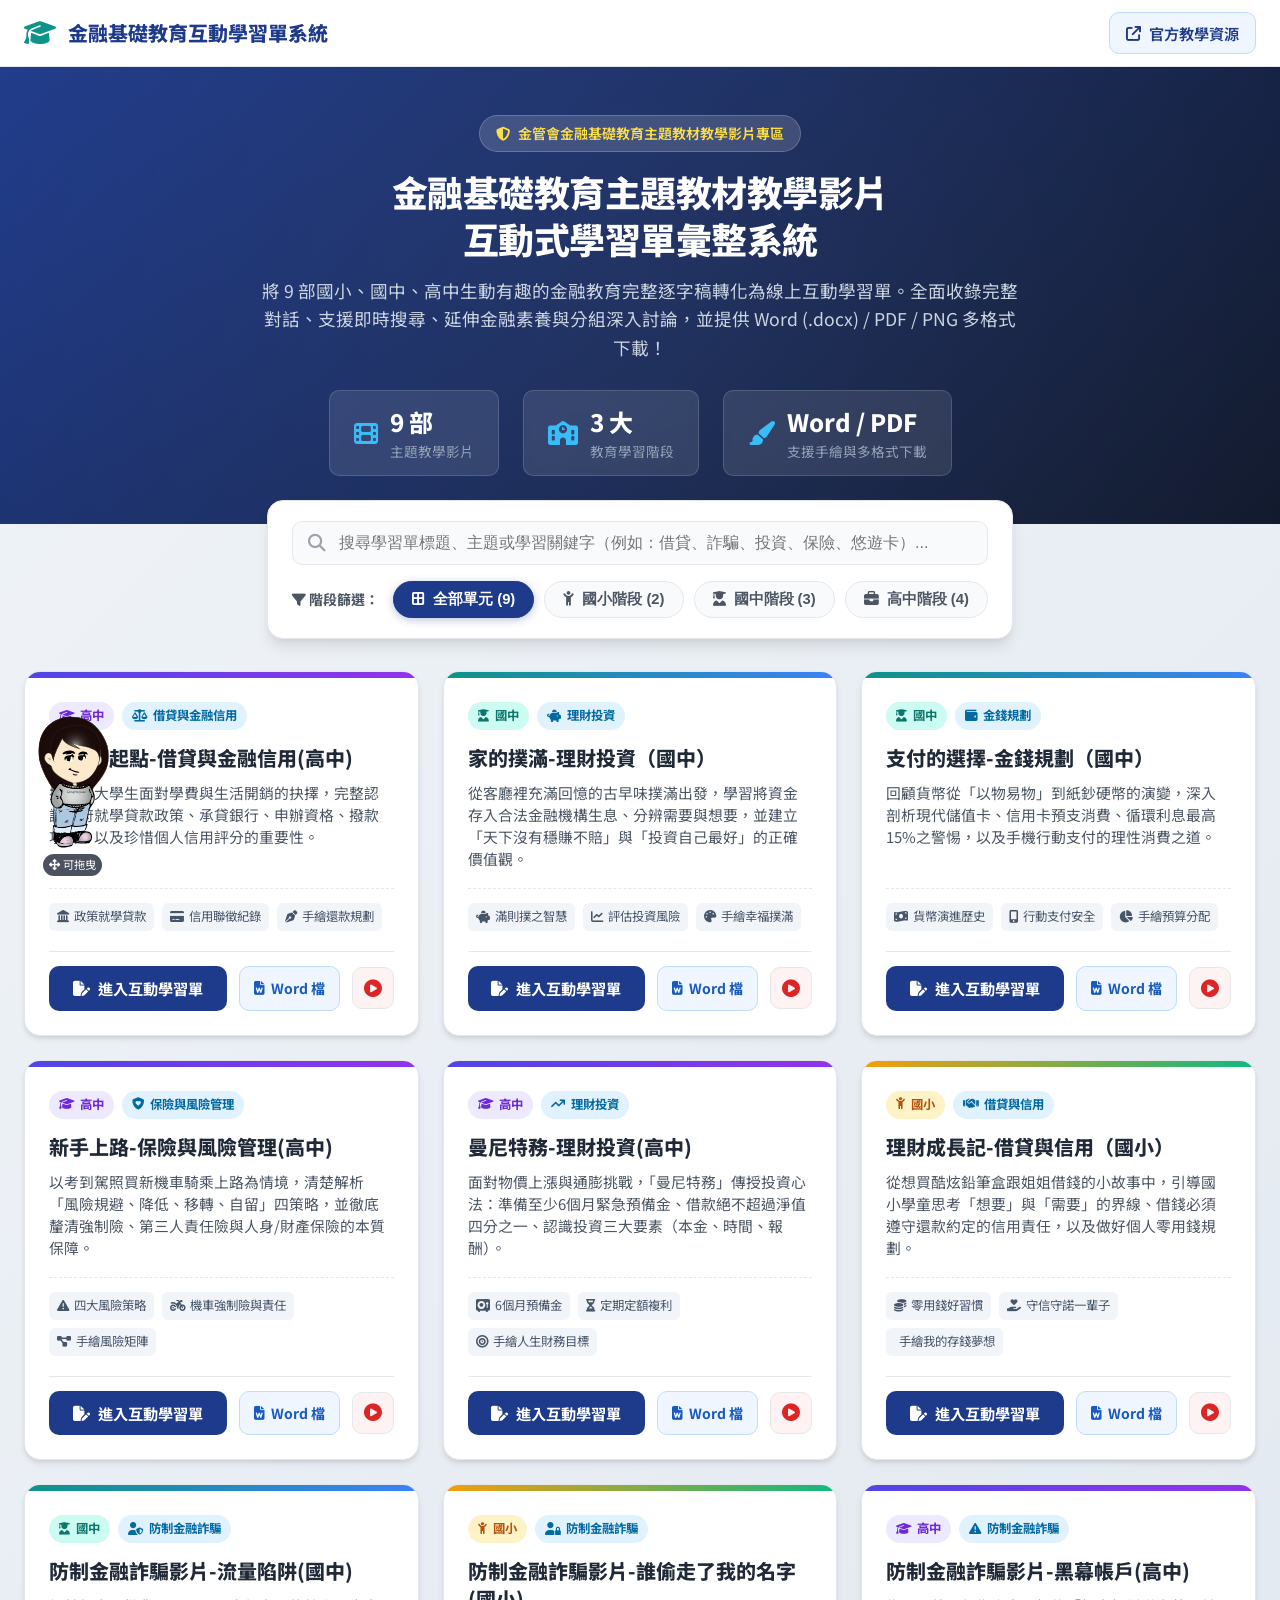
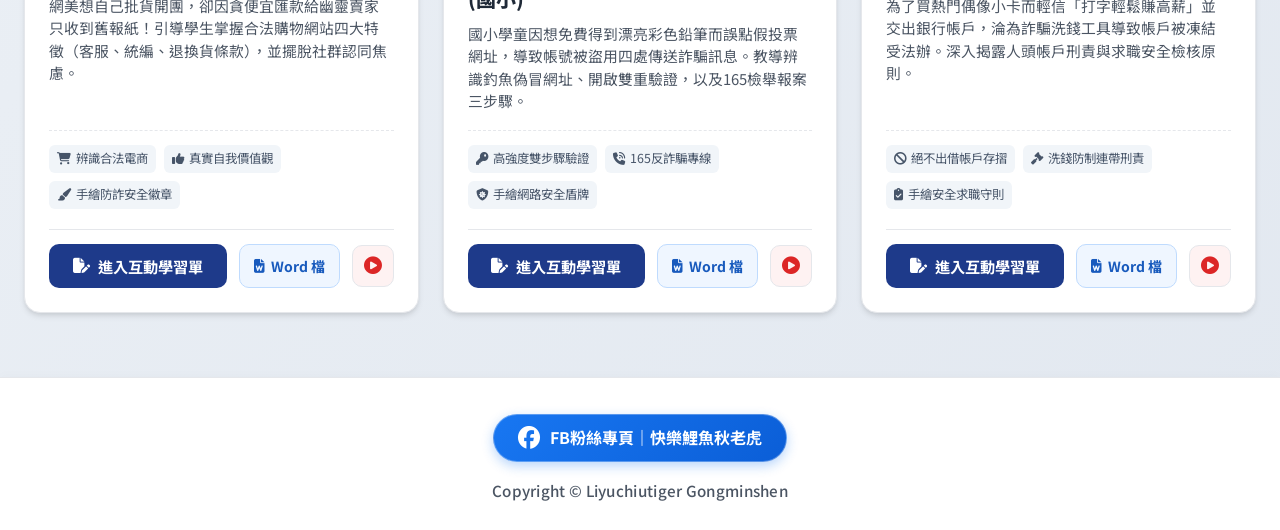
==== commit 32414132: "202609191227A" ====
--- a/index.html
+++ b/index.html
@@ -42,7 +42,7 @@
       </div>
       <h1 class="hero-title">金融基礎教育主題教材教學影片<br>互動式學習單彙整系統</h1>
       <p class="hero-desc">
-        將 9 部國小、國中、高中生動有趣的金融教育逐字稿轉化為線上互動學習單。支援隨堂測驗、情境思辨、觸控手繪作答與一鍵匯出 PDF/PNG，全面深化學生的金錢素養！
+        將 9 部國小、國中、高中生動有趣的金融教育完整逐字稿轉化為線上互動學習單。全面收錄完整對話、支援即時搜尋、延伸金融素養與分組深入討論，並提供 Word (.docx) / PDF / PNG 多格式下載！
       </p>
 
       <!-- Stats Bar -->
@@ -64,8 +64,8 @@
         <div class="stat-item">
           <i class="fa-solid fa-paintbrush"></i>
           <div style="text-align: left;">
-            <div class="stat-number">100%</div>
-            <div class="stat-label">支援手繪與匯出</div>
+            <div class="stat-number">Word / PDF</div>
+            <div class="stat-label">支援手繪與多格式下載</div>
           </div>
         </div>
       </div>
@@ -126,7 +126,9 @@
             <a href="夢想的起點-借貸與金融信用(高中).html" class="btn-open-sheet">
               <i class="fa-solid fa-file-pen"></i> 進入互動學習單
             </a>
-            <a href="https://rm.ib.gov.tw/pages/FKLearning_new.aspx?Dir=010260300000000000&type=Doc&PKID=68ff40b9-7b0c-4beb-a928-8407f65f2f2b" target="_blank" rel="noopener noreferrer" class="btn-video-link" title="觀看官方教學影片">
+            <a href="docx/夢想的起點-借貸與金融信用(高中)_學習單.docx" download class="btn-card-word" title="下載 Word 檔學習單 (.docx)">
+              <i class="fa-solid fa-file-word"></i> Word 檔
+            </a><a href="https://rm.ib.gov.tw/pages/FKLearning_new.aspx?Dir=010260300000000000&type=Doc&PKID=68ff40b9-7b0c-4beb-a928-8407f65f2f2b" target="_blank" rel="noopener noreferrer" class="btn-video-link" title="觀看官方教學影片">
               <i class="fa-solid fa-circle-play"></i>
             </a>
           </div>
@@ -156,7 +158,9 @@
             <a href="家的撲滿-理財投資（國中）.html" class="btn-open-sheet">
               <i class="fa-solid fa-file-pen"></i> 進入互動學習單
             </a>
-            <a href="https://rm.ib.gov.tw/pages/FKLearning_new.aspx?Dir=010260200000000000&type=Doc&PKID=12016b40-13f9-4b82-9ba7-cb2b57ffe120" target="_blank" rel="noopener noreferrer" class="btn-video-link" title="觀看官方教學影片">
+            <a href="docx/家的撲滿-理財投資（國中）_學習單.docx" download class="btn-card-word" title="下載 Word 檔學習單 (.docx)">
+              <i class="fa-solid fa-file-word"></i> Word 檔
+            </a><a href="https://rm.ib.gov.tw/pages/FKLearning_new.aspx?Dir=010260200000000000&type=Doc&PKID=12016b40-13f9-4b82-9ba7-cb2b57ffe120" target="_blank" rel="noopener noreferrer" class="btn-video-link" title="觀看官方教學影片">
               <i class="fa-solid fa-circle-play"></i>
             </a>
           </div>
@@ -186,7 +190,9 @@
             <a href="支付的選擇-金錢規劃（國中）.html" class="btn-open-sheet">
               <i class="fa-solid fa-file-pen"></i> 進入互動學習單
             </a>
-            <a href="https://rm.ib.gov.tw/pages/FKLearning_new.aspx?Dir=010260200000000000&type=Doc&PKID=6a5e52b0-3602-431b-a3e6-e09cbd0a2608" target="_blank" rel="noopener noreferrer" class="btn-video-link" title="觀看官方教學影片">
+            <a href="docx/支付的選擇-金錢規劃（國中）_學習單.docx" download class="btn-card-word" title="下載 Word 檔學習單 (.docx)">
+              <i class="fa-solid fa-file-word"></i> Word 檔
+            </a><a href="https://rm.ib.gov.tw/pages/FKLearning_new.aspx?Dir=010260200000000000&type=Doc&PKID=6a5e52b0-3602-431b-a3e6-e09cbd0a2608" target="_blank" rel="noopener noreferrer" class="btn-video-link" title="觀看官方教學影片">
               <i class="fa-solid fa-circle-play"></i>
             </a>
           </div>
@@ -216,7 +222,9 @@
             <a href="新手上路-保險與風險管理(高中).html" class="btn-open-sheet">
               <i class="fa-solid fa-file-pen"></i> 進入互動學習單
             </a>
-            <a href="https://rm.ib.gov.tw/pages/FKLearning_new.aspx?Dir=010260300000000000&type=Doc&PKID=6bc72df6-40b5-4b7a-9bd0-12fd7cf6d7a2" target="_blank" rel="noopener noreferrer" class="btn-video-link" title="觀看官方教學影片">
+            <a href="docx/新手上路-保險與風險管理(高中)_學習單.docx" download class="btn-card-word" title="下載 Word 檔學習單 (.docx)">
+              <i class="fa-solid fa-file-word"></i> Word 檔
+            </a><a href="https://rm.ib.gov.tw/pages/FKLearning_new.aspx?Dir=010260300000000000&type=Doc&PKID=6bc72df6-40b5-4b7a-9bd0-12fd7cf6d7a2" target="_blank" rel="noopener noreferrer" class="btn-video-link" title="觀看官方教學影片">
               <i class="fa-solid fa-circle-play"></i>
             </a>
           </div>
@@ -246,7 +254,9 @@
             <a href="曼尼特務-理財投資(高中).html" class="btn-open-sheet">
               <i class="fa-solid fa-file-pen"></i> 進入互動學習單
             </a>
-            <a href="https://rm.ib.gov.tw/pages/FKLearning_new.aspx?Dir=010260300000000000&type=Doc&PKID=3469ed77-d58e-40c3-9f34-cae18903549f" target="_blank" rel="noopener noreferrer" class="btn-video-link" title="觀看官方教學影片">
+            <a href="docx/曼尼特務-理財投資(高中)_學習單.docx" download class="btn-card-word" title="下載 Word 檔學習單 (.docx)">
+              <i class="fa-solid fa-file-word"></i> Word 檔
+            </a><a href="https://rm.ib.gov.tw/pages/FKLearning_new.aspx?Dir=010260300000000000&type=Doc&PKID=3469ed77-d58e-40c3-9f34-cae18903549f" target="_blank" rel="noopener noreferrer" class="btn-video-link" title="觀看官方教學影片">
               <i class="fa-solid fa-circle-play"></i>
             </a>
           </div>
@@ -276,7 +286,9 @@
             <a href="理財成長記-借貸與信用（國小）.html" class="btn-open-sheet">
               <i class="fa-solid fa-file-pen"></i> 進入互動學習單
             </a>
-            <a href="https://rm.ib.gov.tw/pages/FKLearning_new.aspx?Dir=010260100000000000&type=Doc&PKID=5e4df4eb-eeb0-4193-9ddf-caba06472600" target="_blank" rel="noopener noreferrer" class="btn-video-link" title="觀看官方教學影片">
+            <a href="docx/理財成長記-借貸與信用（國小）_學習單.docx" download class="btn-card-word" title="下載 Word 檔學習單 (.docx)">
+              <i class="fa-solid fa-file-word"></i> Word 檔
+            </a><a href="https://rm.ib.gov.tw/pages/FKLearning_new.aspx?Dir=010260100000000000&type=Doc&PKID=5e4df4eb-eeb0-4193-9ddf-caba06472600" target="_blank" rel="noopener noreferrer" class="btn-video-link" title="觀看官方教學影片">
               <i class="fa-solid fa-circle-play"></i>
             </a>
           </div>
@@ -306,7 +318,9 @@
             <a href="防制金融詐騙影片-流量陷阱(國中).html" class="btn-open-sheet">
               <i class="fa-solid fa-file-pen"></i> 進入互動學習單
             </a>
-            <a href="https://rm.ib.gov.tw/pages/FKLearning_new.aspx?Dir=010280101000000000&type=Doc&PKID=4580d761-6a4d-46e6-a517-3f892a940cf7" target="_blank" rel="noopener noreferrer" class="btn-video-link" title="觀看官方教學影片">
+            <a href="docx/防制金融詐騙影片-流量陷阱(國中)_學習單.docx" download class="btn-card-word" title="下載 Word 檔學習單 (.docx)">
+              <i class="fa-solid fa-file-word"></i> Word 檔
+            </a><a href="https://rm.ib.gov.tw/pages/FKLearning_new.aspx?Dir=010280101000000000&type=Doc&PKID=4580d761-6a4d-46e6-a517-3f892a940cf7" target="_blank" rel="noopener noreferrer" class="btn-video-link" title="觀看官方教學影片">
               <i class="fa-solid fa-circle-play"></i>
             </a>
           </div>
@@ -336,7 +350,9 @@
             <a href="防制金融詐騙影片-誰偷走了我的名字(國小).html" class="btn-open-sheet">
               <i class="fa-solid fa-file-pen"></i> 進入互動學習單
             </a>
-            <a href="https://rm.ib.gov.tw/pages/FKLearning_new.aspx?Dir=010280101000000000&type=Doc&PKID=4580d761-6a4d-46e6-a517-3f892a940cf7" target="_blank" rel="noopener noreferrer" class="btn-video-link" title="觀看官方教學影片">
+            <a href="docx/防制金融詐騙影片-誰偷走了我的名字(國小)_學習單.docx" download class="btn-card-word" title="下載 Word 檔學習單 (.docx)">
+              <i class="fa-solid fa-file-word"></i> Word 檔
+            </a><a href="https://rm.ib.gov.tw/pages/FKLearning_new.aspx?Dir=010280101000000000&type=Doc&PKID=4580d761-6a4d-46e6-a517-3f892a940cf7" target="_blank" rel="noopener noreferrer" class="btn-video-link" title="觀看官方教學影片">
               <i class="fa-solid fa-circle-play"></i>
             </a>
           </div>
@@ -366,7 +382,9 @@
             <a href="防制金融詐騙影片-黑幕帳戶(高中).html" class="btn-open-sheet">
               <i class="fa-solid fa-file-pen"></i> 進入互動學習單
             </a>
-            <a href="https://rm.ib.gov.tw/pages/FKLearning_new.aspx?Dir=010280103000000000&type=Doc&PKID=b478c9f3-56ec-407d-9319-58309c3700c2" target="_blank" rel="noopener noreferrer" class="btn-video-link" title="觀看官方教學影片">
+            <a href="docx/防制金融詐騙影片-黑幕帳戶(高中)_學習單.docx" download class="btn-card-word" title="下載 Word 檔學習單 (.docx)">
+              <i class="fa-solid fa-file-word"></i> Word 檔
+            </a><a href="https://rm.ib.gov.tw/pages/FKLearning_new.aspx?Dir=010280103000000000&type=Doc&PKID=b478c9f3-56ec-407d-9319-58309c3700c2" target="_blank" rel="noopener noreferrer" class="btn-video-link" title="觀看官方教學影片">
               <i class="fa-solid fa-circle-play"></i>
             </a>
           </div>
--- a/css/style.css
+++ b/css/style.css
@@ -487,6 +487,31 @@
   border-color: #dc2626;
 }
 
+.btn-card-word {
+  display: inline-flex;
+  align-items: center;
+  justify-content: center;
+  gap: 6px;
+  background: #eff6ff;
+  color: #185abd;
+  border: 1px solid #bfdbfe;
+  padding: 10px 14px;
+  border-radius: var(--radius-md);
+  font-weight: 700;
+  font-size: 0.875rem;
+  text-decoration: none;
+  transition: all 0.2s;
+  white-space: nowrap;
+}
+
+.btn-card-word:hover {
+  background: #185abd;
+  color: #ffffff;
+  border-color: #185abd;
+  transform: translateY(-1px);
+  box-shadow: var(--shadow-sm);
+}
+
 /* Empty search state */
 .empty-state {
   grid-column: 1 / -1;
